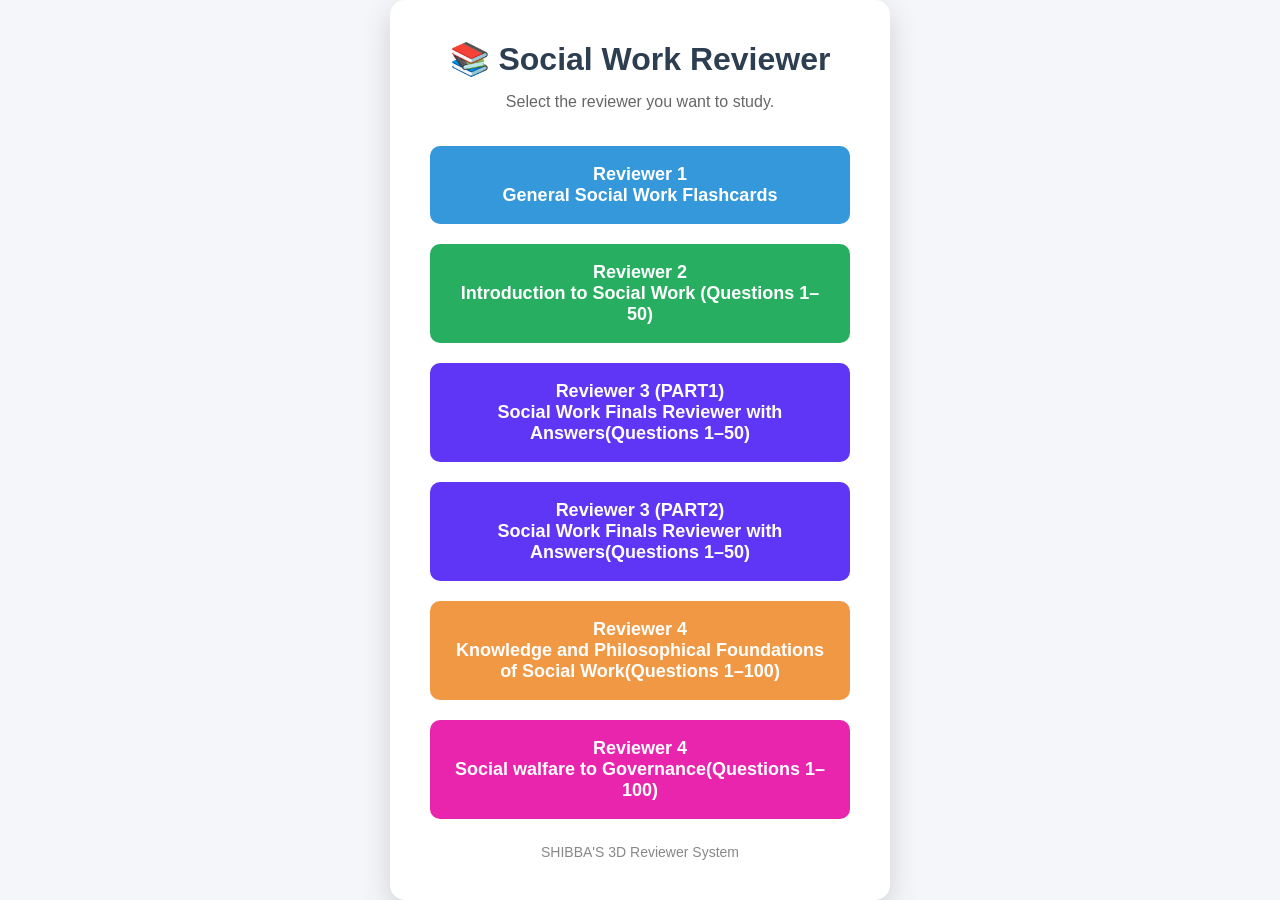
==== index.html @ 6951be2e "add ne flashcard" ====
<!DOCTYPE html>
<html lang="en">

<head>

    <meta charset="UTF-8">

    <meta name="viewport"
          content="width=device-width, initial-scale=1.0">

    <title>Social Work Reviewer</title>

    <style>

        *{
            margin:0;
            padding:0;
            box-sizing:border-box;
            font-family:Arial, Helvetica, sans-serif;
        }

        body{

            background:#f4f6f9;

            display:flex;

            justify-content:center;

            align-items:center;

            height:100vh;

        }

        .container{

            background:white;

            width:500px;

            padding:40px;

            border-radius:15px;

            box-shadow:0 10px 30px rgba(0,0,0,.15);

            text-align:center;

        }

        h1{

            color:#2c3e50;

            margin-bottom:15px;

        }

        p{

            color:#666;

            margin-bottom:35px;

        }

        .btn{

            display:block;

            width:100%;

            padding:18px;

            margin-bottom:20px;

            border:none;

            border-radius:10px;

            font-size:18px;

            font-weight:bold;

            cursor:pointer;

            transition:.3s;

            text-decoration:none;

            color:white;

        }

        .btn1{

            background:#3498db;

        }

        .btn1:hover{

            background:#2980b9;

        }

        .btn2{

            background:#27ae60;

        }

        .btn2:hover{

            background:#1e8449;

        }

        .btn3{

            background:#5f36f5;

        }

        .btn3:hover{

            background:#6a7dd3;

        }
        .btn4{

            background:#5f36f5;

        }

        .btn4:hover{

            background:#6a7dd3;

        }
        .btn5{

            background:#f19845;

        }

        .btn5:hover{

            background:#996031;

        }
        .btn6{

            background:#e925ae;

        }

        .btn6:hover{

            background:#d65eb8;

        }

        footer{

            margin-top:25px;

            color:#888;

            font-size:14px;

        }

    </style>

</head>

<body>

    <div class="container">

        <h1>📚 Social Work Reviewer</h1>

        <p>Select the reviewer you want to study.</p>

        <a href="../NANA-Bites/reviewer1/Reviewer1.html" class="btn btn1">
            Reviewer 1
            <br>
            General Social Work Flashcards
        </a>

        <a href="../NANA-Bites/reviewer2/Reviewer2.html" class="btn btn2">
            Reviewer 2
            <br>
            Introduction to Social Work (Questions 1–50)
        </a>
        <a href="../NANA-Bites/reviewer3/Reviewer3.html" class="btn btn3">
            Reviewer 3 (PART1)
            <br>
            Social Work Finals Reviewer with Answers(Questions 1–50)
        </a>
        <a href="../NANA-Bites/reviewer4/Reviewer4.html" class="btn btn4">
            Reviewer 3 (PART2)
            <br>
            Social Work Finals Reviewer with Answers(Questions 1–50)
        </a>
        <a href="../NANA-Bites/reviewer5/Reviewer5.html" class="btn btn5">
            Reviewer 4
            <br>
            Knowledge and Philosophical Foundations of Social Work(Questions 1–100)
        </a>
        <a href="../NANA-Bites/reviewer6/Reviewer6.html" class="btn btn6">
            Reviewer 4
            <br>
            Social walfare to Governance(Questions 1–100)
        </a>
        <footer>

            SHIBBA'S 3D Reviewer System

        </footer>

    </div>

</body>

</html>
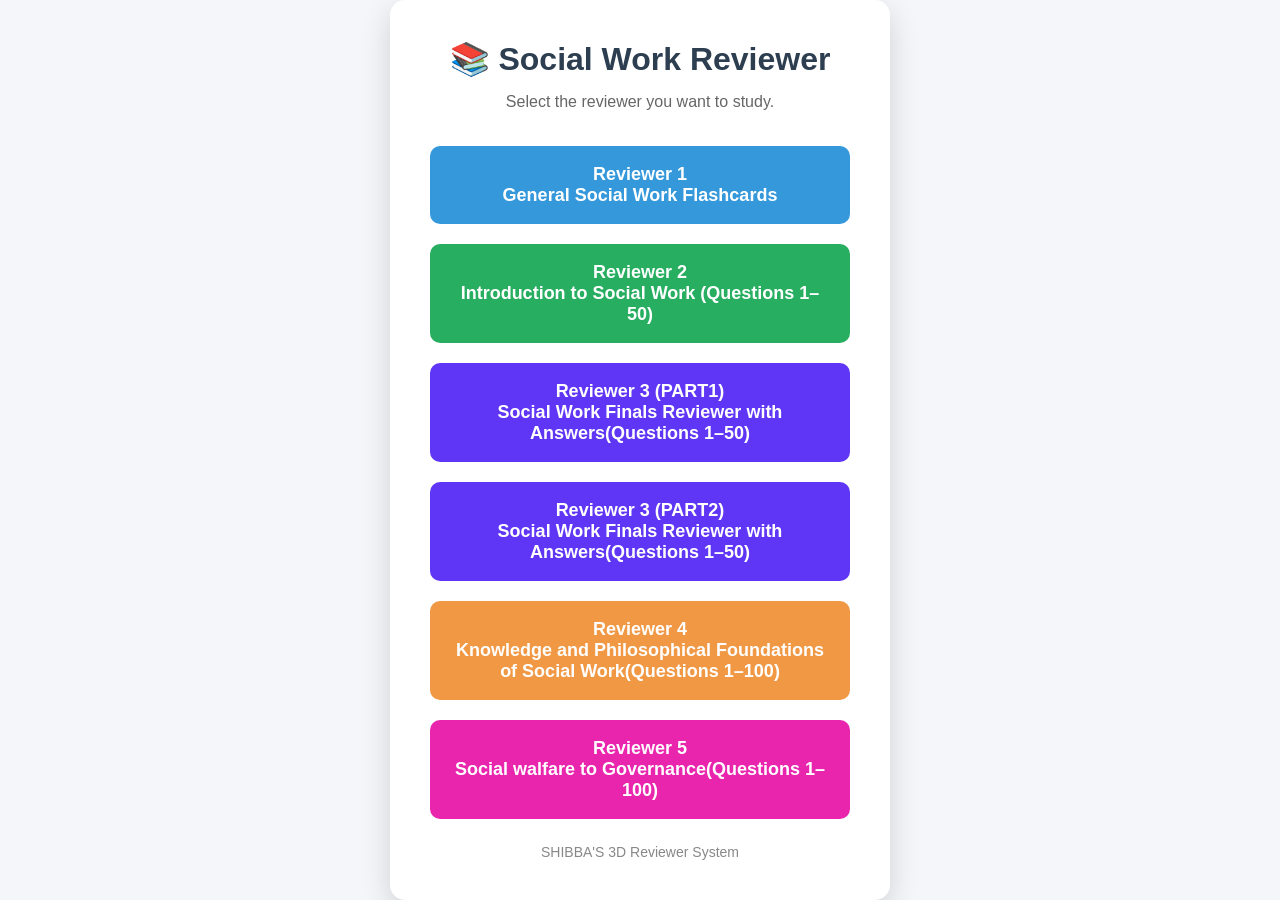
==== commit 53b71093: "Update index.html" ====
--- a/index.html
+++ b/index.html
@@ -211,7 +211,7 @@
             Knowledge and Philosophical Foundations of Social Work(Questions 1–100)
         </a>
         <a href="../NANA-Bites/reviewer6/Reviewer6.html" class="btn btn6">
-            Reviewer 4
+            Reviewer 5
             <br>
             Social walfare to Governance(Questions 1–100)
         </a>
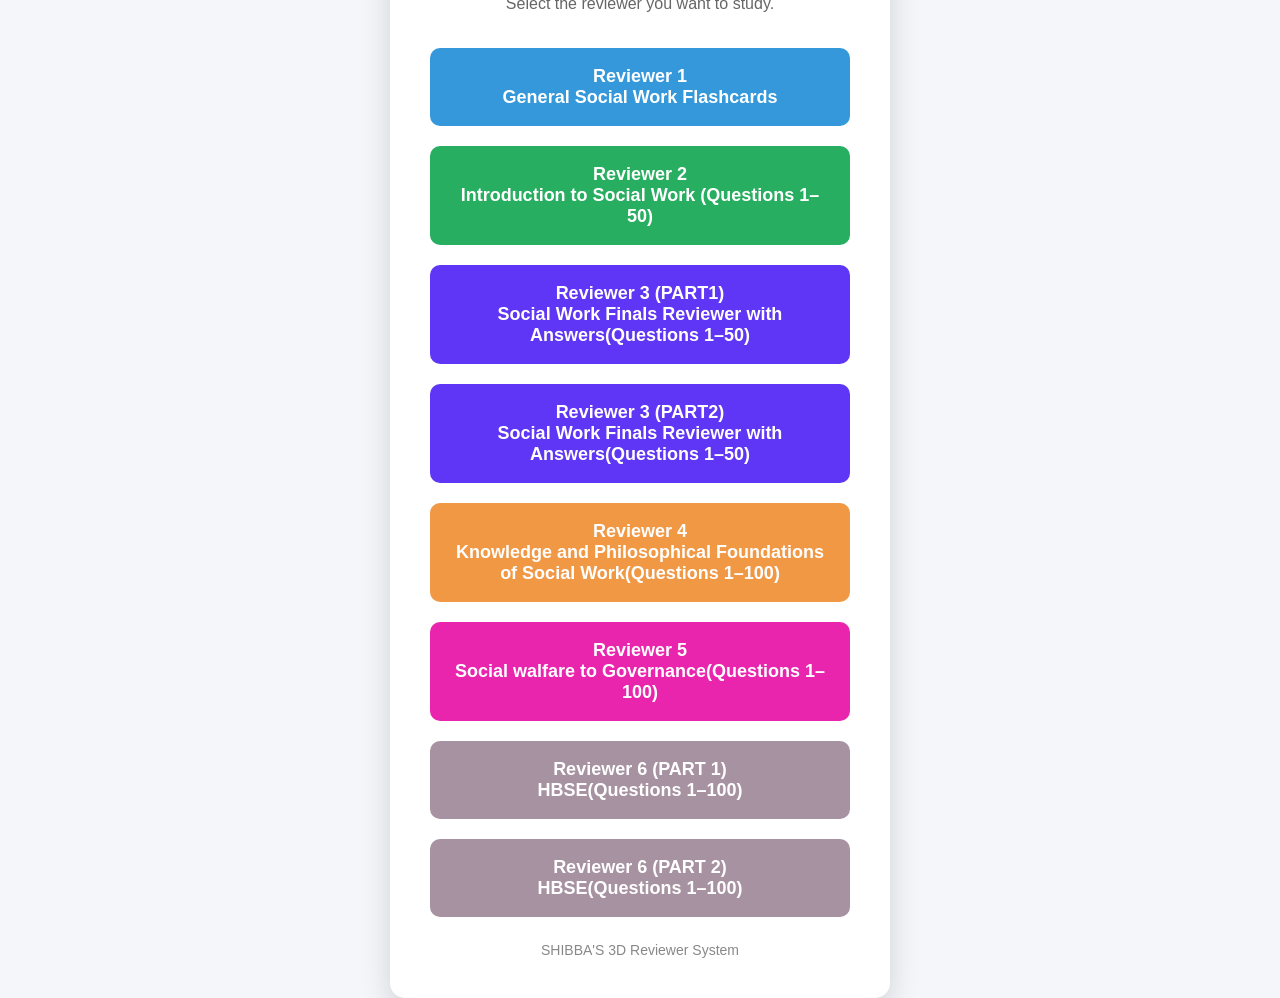
==== commit f62df80e: "add new" ====
--- a/index.html
+++ b/index.html
@@ -161,13 +161,35 @@
             background:#d65eb8;
 
         }
+        .btn7{
+
+            background:#a792a1;
+
+        }
+
+        .btn7:hover{
+
+            background:#db9ccb;
+
+        }
+        .btn8{
+
+            background:#a792a1;
+
+        }
+
+        .btn8:hover{
+
+            background:#db9ccb;
+
+        }
 
         footer{
 
             margin-top:25px;
 
             color:#888;
-
+            
             font-size:14px;
 
         }
@@ -215,6 +237,16 @@
             <br>
             Social walfare to Governance(Questions 1–100)
         </a>
+        <a href="../NANA-Bites/reviewer7/Reviewer7.html" class="btn btn7">
+            Reviewer 6 (PART 1)
+            <br>
+            HBSE(Questions 1–100)
+        </a>
+        <a href="../NANA-Bites/reviewer8/Reviewer8.html" class="btn btn8">
+            Reviewer 6 (PART 2)
+            <br>
+            HBSE(Questions 1–100)
+        </a>
         <footer>
 
             SHIBBA'S 3D Reviewer System
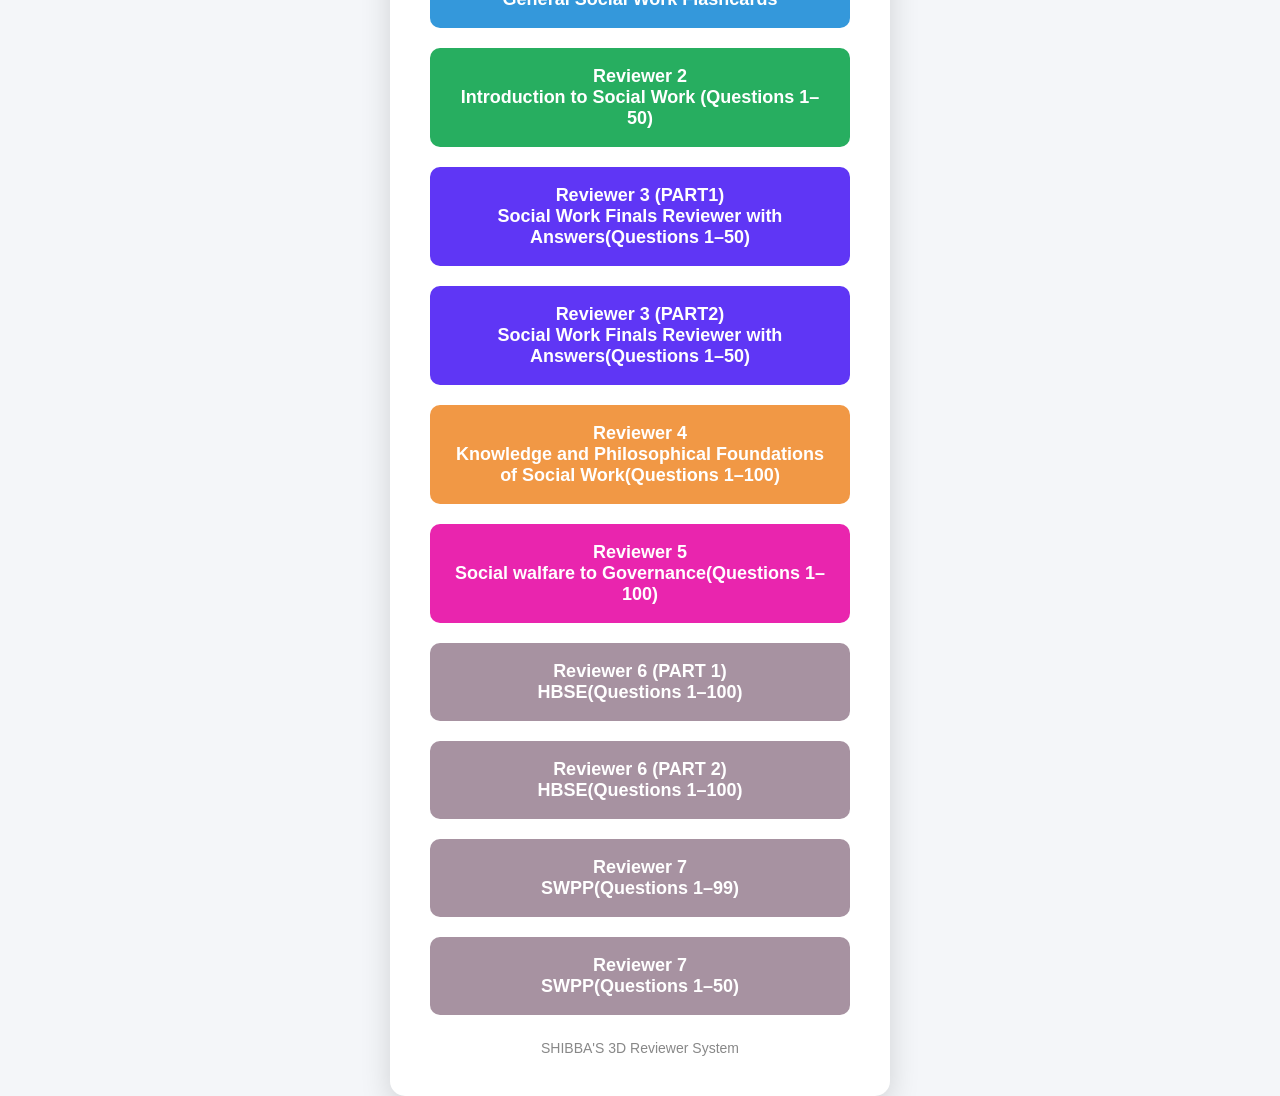
==== commit e956e00a: "new reviewer" ====
--- a/index.html
+++ b/index.html
@@ -183,6 +183,17 @@
             background:#db9ccb;
 
         }
+        .btn9{
+
+            background:#a792a1;
+
+        }
+
+        .btn9:hover{
+
+            background:#db9ccb;
+
+        }
 
         footer{
 
@@ -247,6 +258,16 @@
             <br>
             HBSE(Questions 1–100)
         </a>
+        <a href="../NANA-Bites/reviewer9/Reviewer9.html" class="btn btn9">
+            Reviewer 7
+            <br>
+            SWPP(Questions 1–99)
+        </a>
+        <a href="../NANA-Bites/reviewer10/Reviewer10.html" class="btn btn9">
+            Reviewer 7
+            <br>
+            SWPP(Questions 1–50)
+        </a>
         <footer>
 
             SHIBBA'S 3D Reviewer System
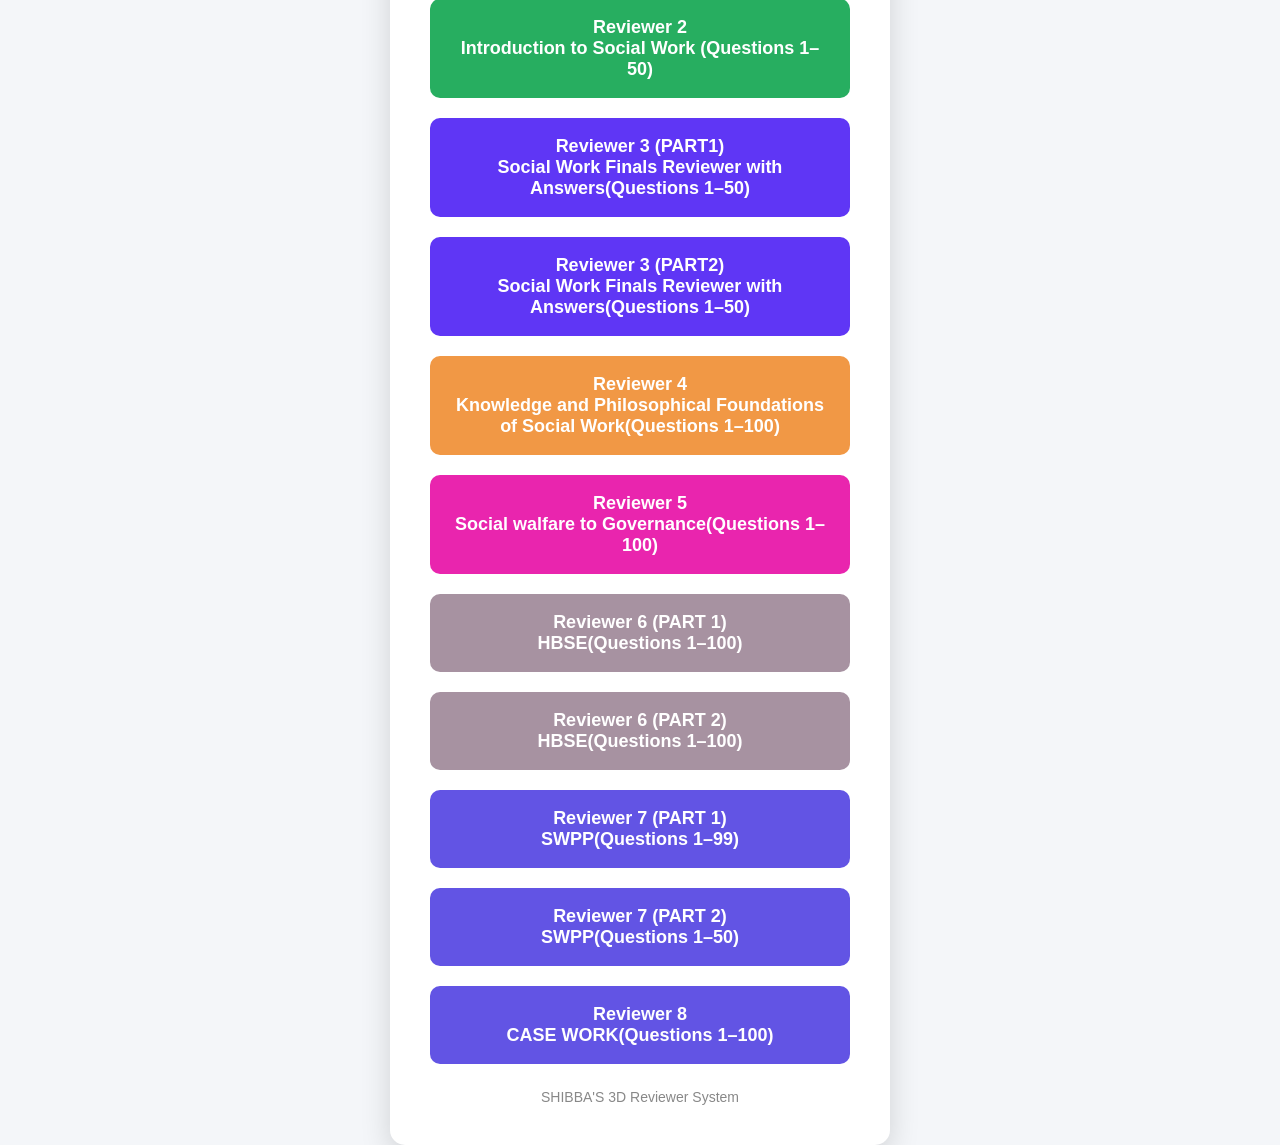
==== commit 4101d100: "NEW" ====
--- a/index.html
+++ b/index.html
@@ -185,13 +185,25 @@
         }
         .btn9{
 
-            background:#a792a1;
+            background:rgb(98, 84, 228);
 
         }
 
         .btn9:hover{
 
-            background:#db9ccb;
+            background:#6d67a7;
+
+        }
+
+        .btn10{
+
+            background:rgb(98, 84, 228);
+
+        }
+
+        .btn10:hover{
+
+            background:#6d67a7;
 
         }
 
@@ -259,15 +271,20 @@
             HBSE(Questions 1–100)
         </a>
         <a href="../NANA-Bites/reviewer9/Reviewer9.html" class="btn btn9">
-            Reviewer 7
+            Reviewer 7 (PART 1)
             <br>
             SWPP(Questions 1–99)
         </a>
         <a href="../NANA-Bites/reviewer10/Reviewer10.html" class="btn btn9">
-            Reviewer 7
+            Reviewer 7 (PART 2)
             <br>
             SWPP(Questions 1–50)
         </a>
+        <a href="../NANA-Bites/reviewer11/Reviewer11.html" class="btn btn10">
+            Reviewer 8
+            <br>
+            CASE WORK(Questions 1–100)
+        </a>
         <footer>
 
             SHIBBA'S 3D Reviewer System
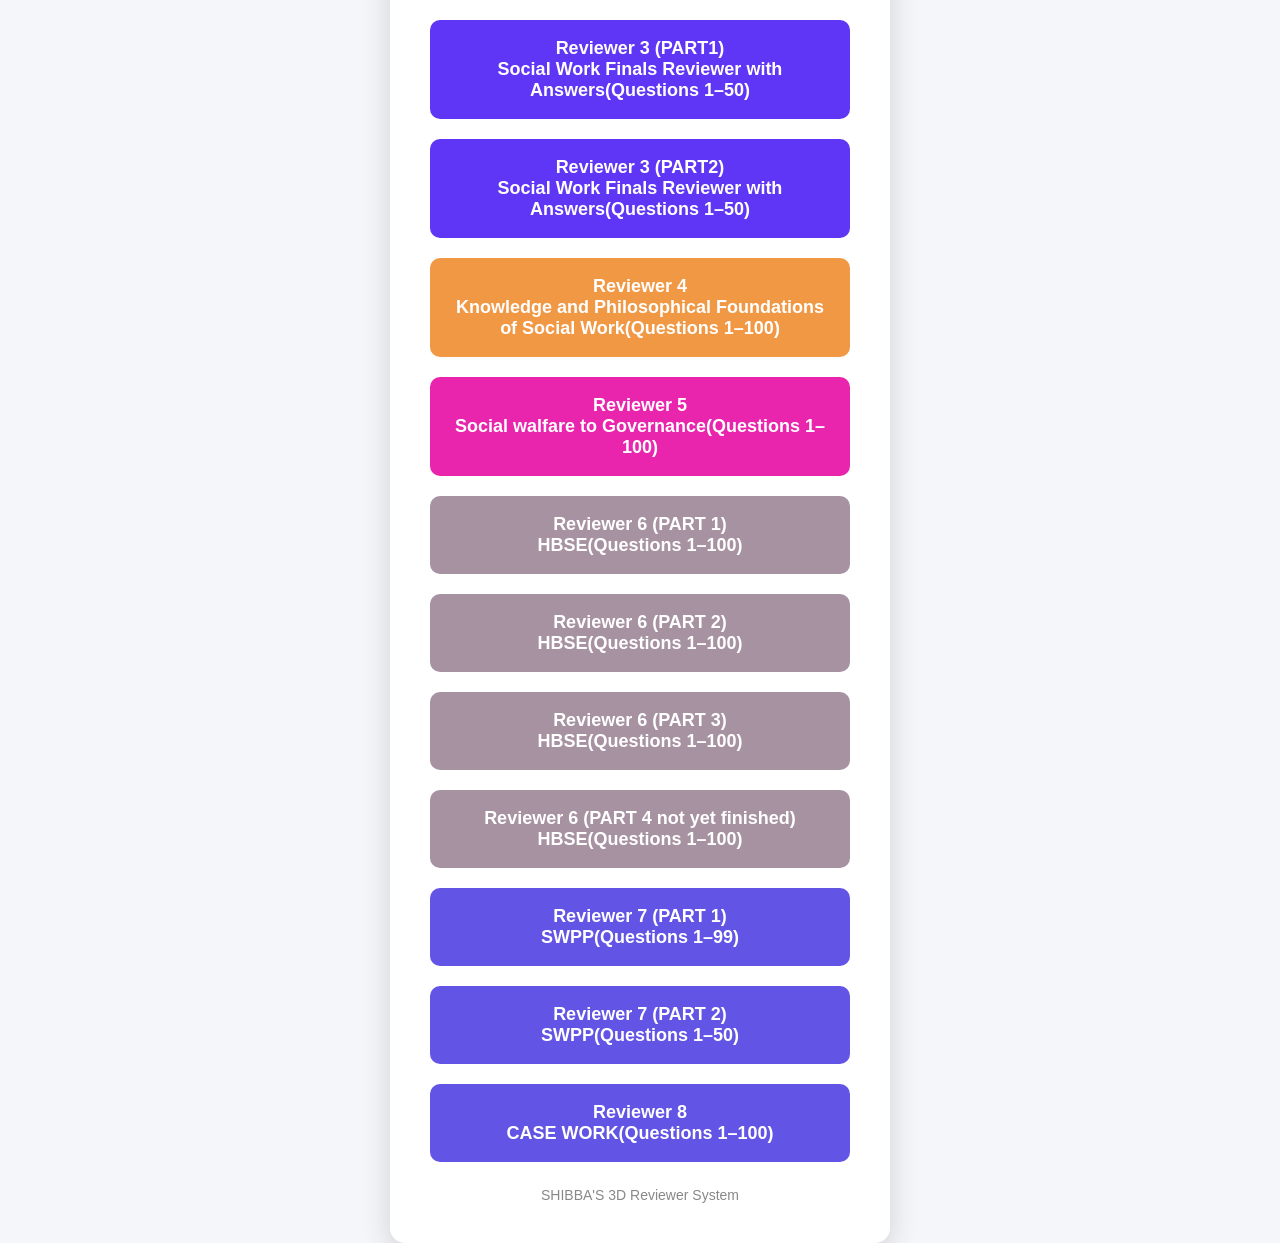
==== commit 728a125f: "new" ====
--- a/index.html
+++ b/index.html
@@ -270,6 +270,16 @@
             <br>
             HBSE(Questions 1–100)
         </a>
+        <a href="../NANA-Bites/reviewer8.1/Reviewer8_1.html" class="btn btn8">
+            Reviewer 6 (PART 3)
+            <br>
+            HBSE(Questions 1–100)
+        </a>
+        <a href="../NANA-Bites/reviewer8.2/Reviewer8_2.html" class="btn btn8">
+            Reviewer 6 (PART 4 not yet finished)
+            <br>
+            HBSE(Questions 1–100)
+        </a>
         <a href="../NANA-Bites/reviewer9/Reviewer9.html" class="btn btn9">
             Reviewer 7 (PART 1)
             <br>
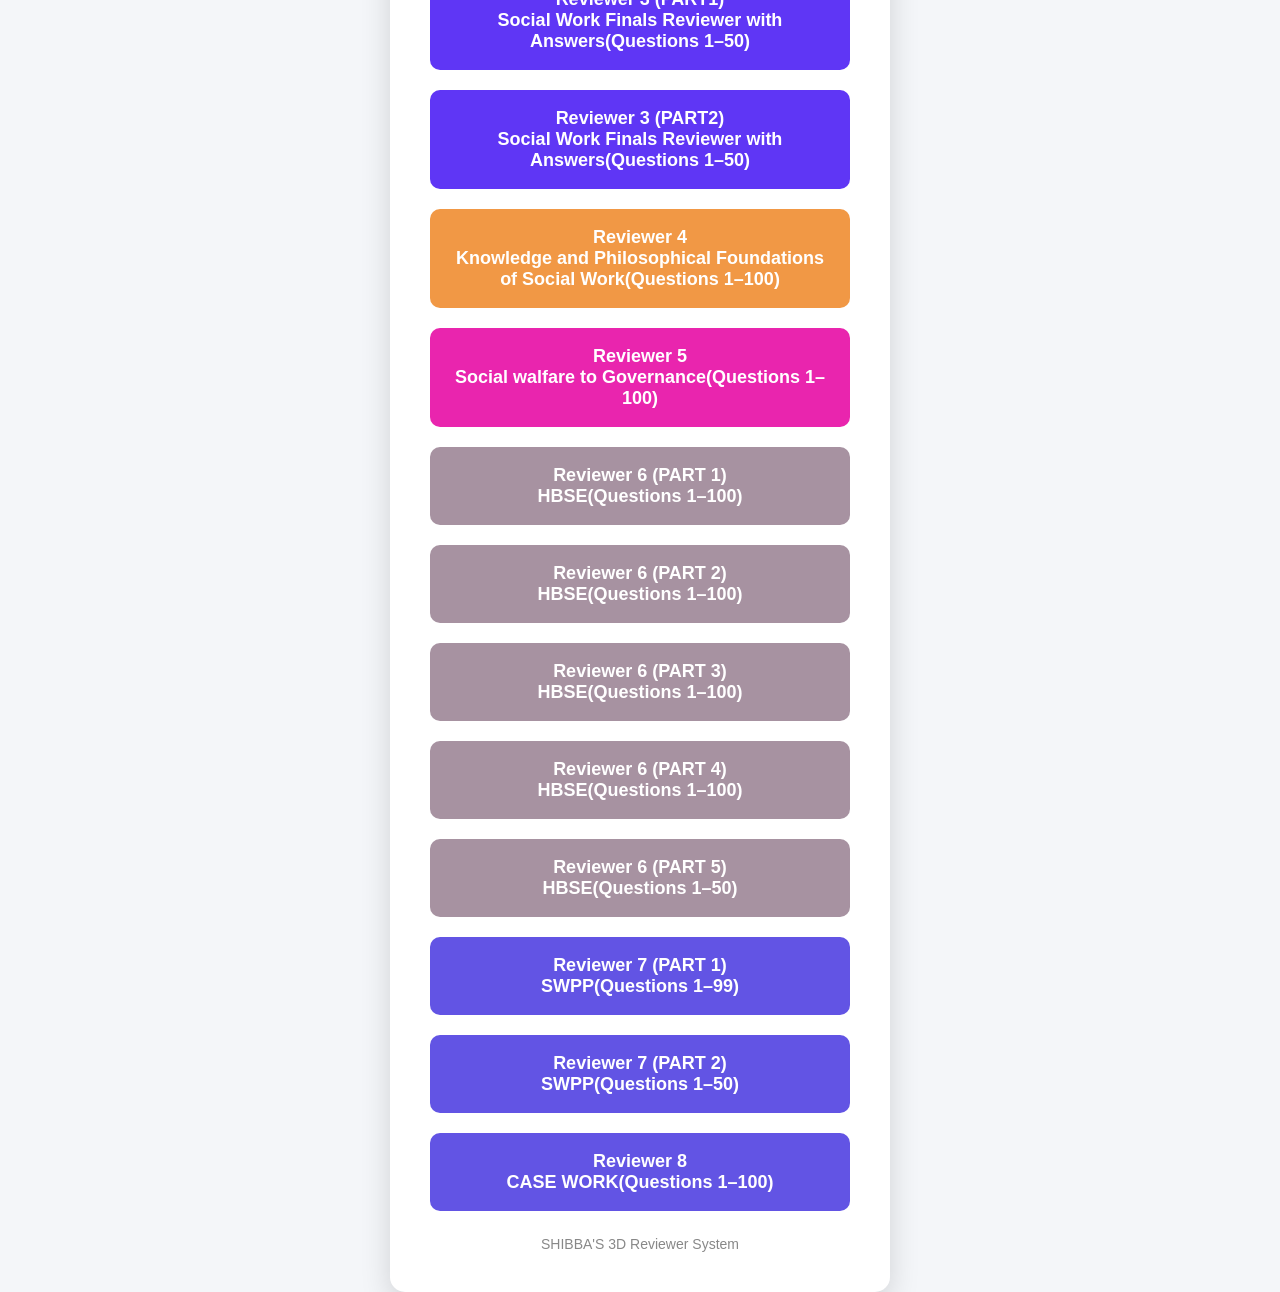
==== commit 301898d1: "update" ====
--- a/index.html
+++ b/index.html
@@ -270,15 +270,20 @@
             <br>
             HBSE(Questions 1–100)
         </a>
-        <a href="../NANA-Bites/reviewer8.1/Reviewer8_1.html" class="btn btn8">
+        <a href="../NANA-Bites/reviewer8_1/Reviewer8_1.html" class="btn btn8">
             Reviewer 6 (PART 3)
             <br>
             HBSE(Questions 1–100)
         </a>
-        <a href="../NANA-Bites/reviewer8.2/Reviewer8_2.html" class="btn btn8">
-            Reviewer 6 (PART 4 not yet finished)
+        <a href="../NANA-Bites/reviewer8_2/Reviewer8_2.html" class="btn btn8">
+            Reviewer 6 (PART 4)
             <br>
             HBSE(Questions 1–100)
+        </a>
+        <a href="../NANA-Bites/reviewer8_3/Reviewer8_3.html" class="btn btn8">
+            Reviewer 6 (PART 5)
+            <br>
+            HBSE(Questions 1–50)
         </a>
         <a href="../NANA-Bites/reviewer9/Reviewer9.html" class="btn btn9">
             Reviewer 7 (PART 1)
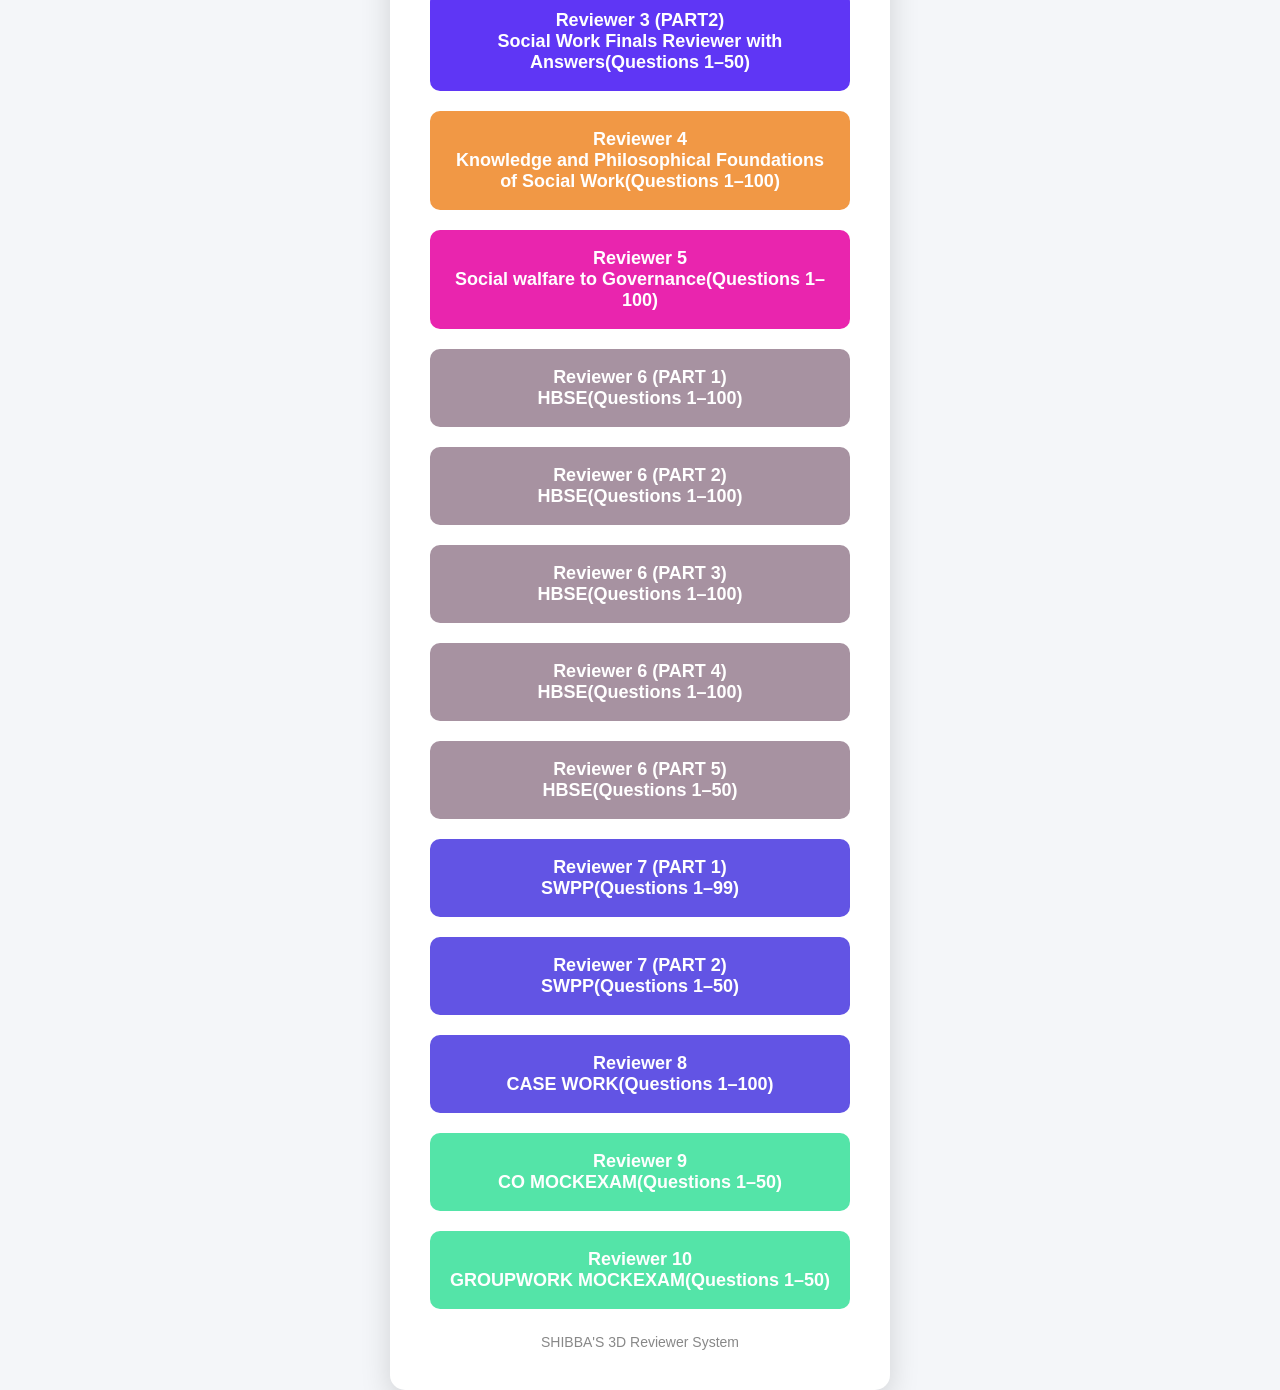
==== commit 8b26a914: "add new reviewers" ====
--- a/index.html
+++ b/index.html
@@ -206,7 +206,17 @@
             background:#6d67a7;
 
         }
-
+        .btn11{
+
+            background:rgb(84, 228, 168);
+
+        }
+
+        .btn11:hover{
+
+            background:#314e4e;
+
+        }
         footer{
 
             margin-top:25px;
@@ -300,6 +310,16 @@
             <br>
             CASE WORK(Questions 1–100)
         </a>
+        <a href="../NANA-Bites/reviewer12/Reviewer12.html" class="btn btn11">
+            Reviewer 9
+            <br>
+            CO MOCKEXAM(Questions 1–50)
+        </a>
+        <a href="../NANA-Bites/reviewer12/Reviewer12.html" class="btn btn11">
+            Reviewer 10
+            <br>
+            GROUPWORK MOCKEXAM(Questions 1–50)
+        </a>
         <footer>
 
             SHIBBA'S 3D Reviewer System
